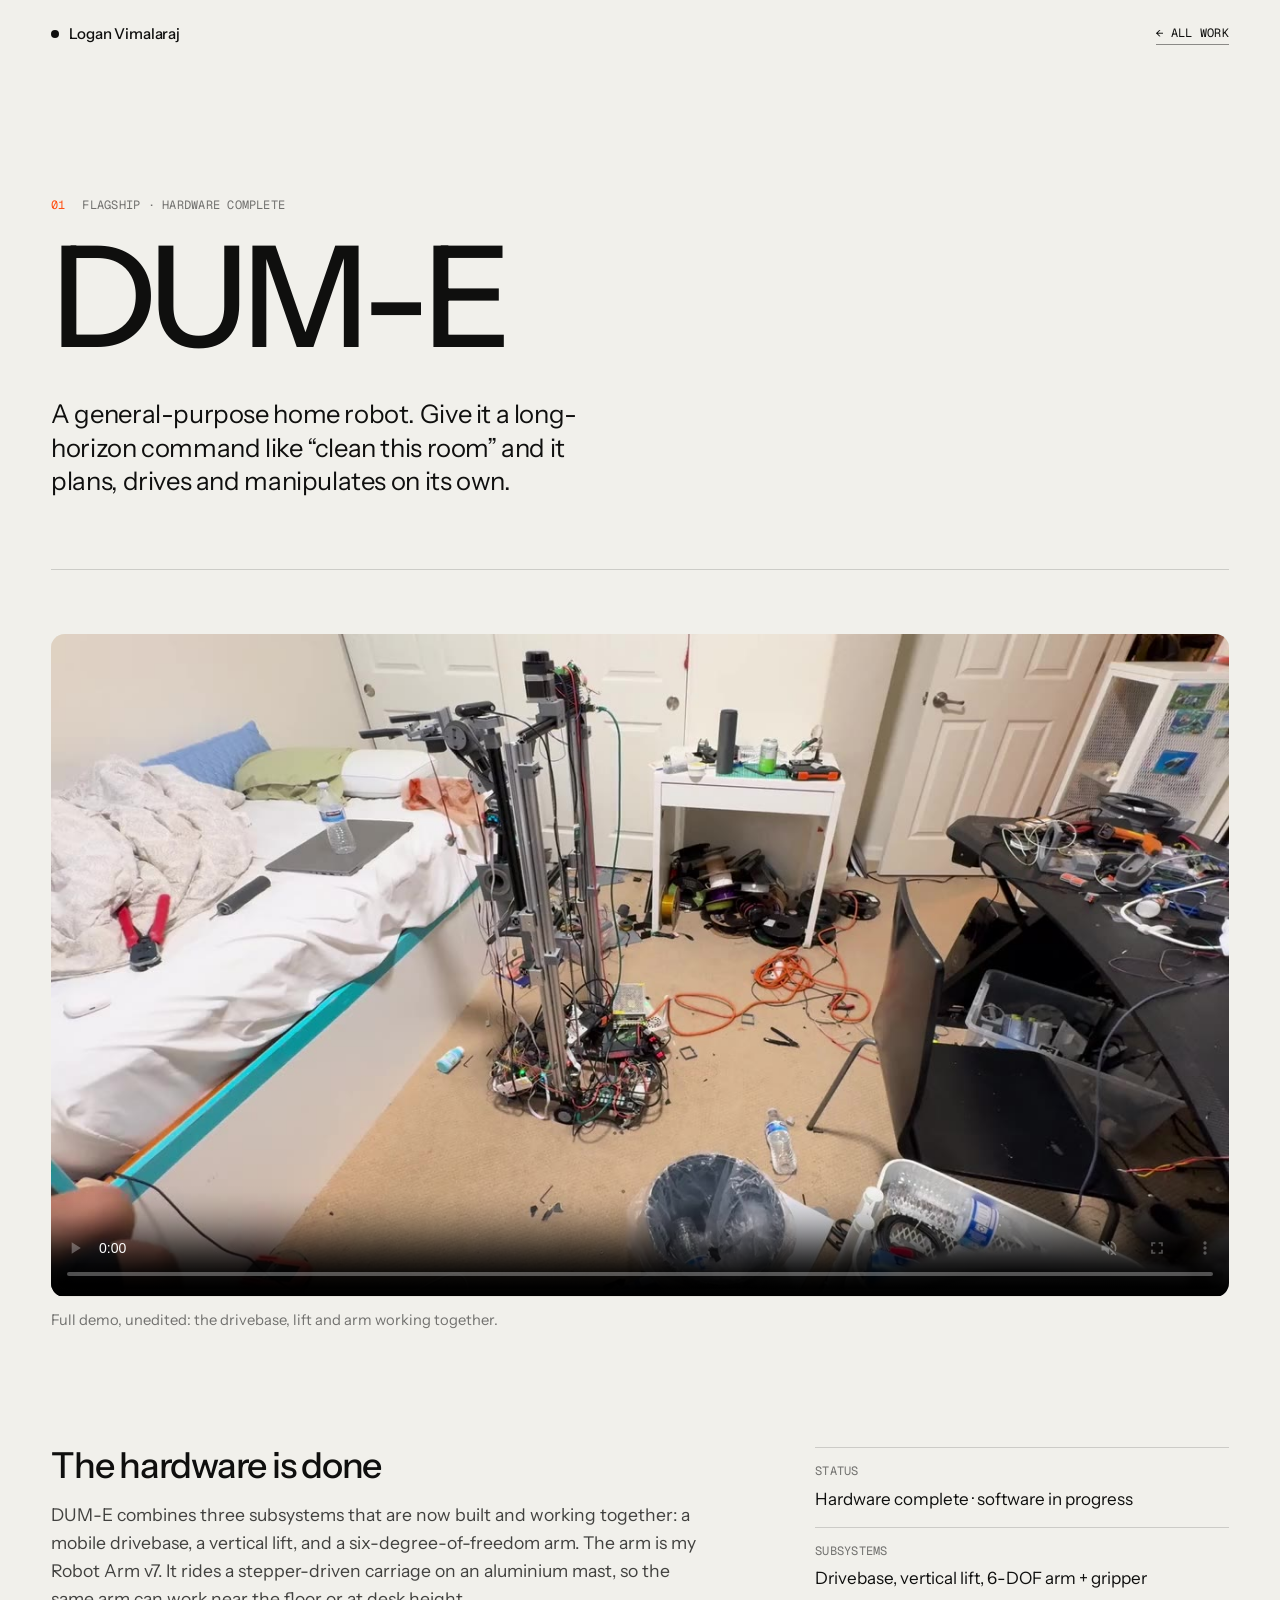
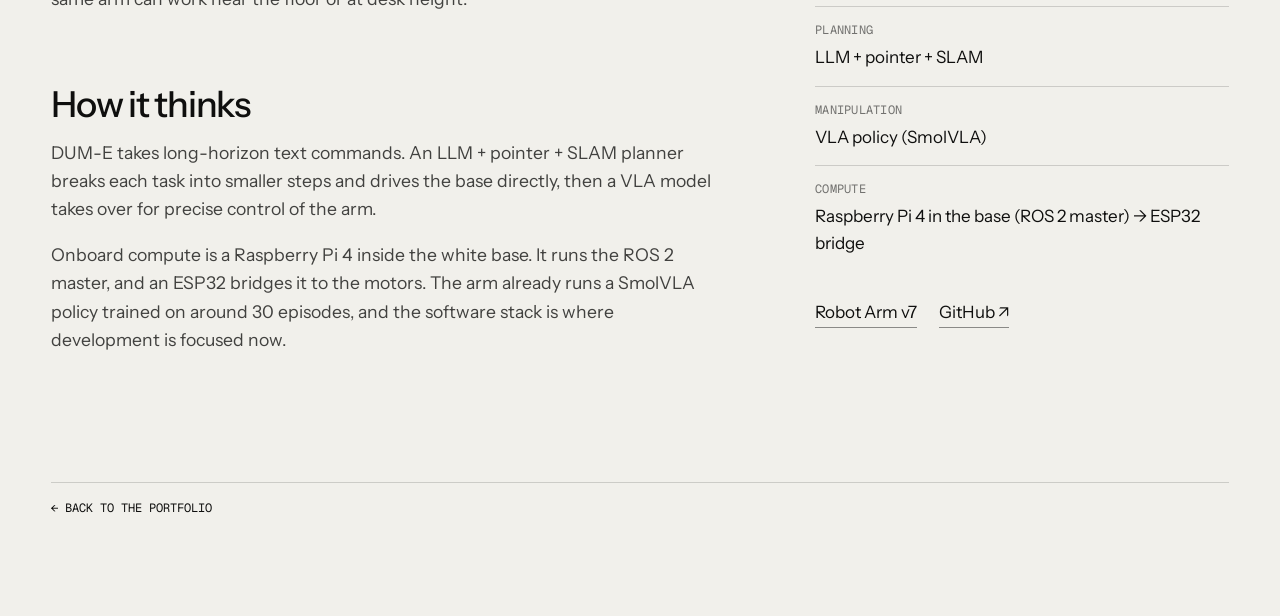
==== projects/dum-e/index.html @ 847c6265 "Redesign portfolio with new layout, animations, and DUM-E/v7 content - New paper/ink design system w" ====
<!doctype html>
<html lang="en">
  <head>
    <meta charset="UTF-8" />
    <meta name="viewport" content="width=device-width, initial-scale=1.0" />
    <meta name="description" content="DUM-E is Logan Vimalaraj's general-purpose home robot: a 6-DOF arm on a vertical lift and mobile drivebase, planned by an LLM + pointer + SLAM stack with VLA arm control." />
    <meta name="robots" content="index,follow,max-image-preview:large" />
    <link rel="canonical" href="https://loganoe.github.io/projects/dum-e/" />
    <meta name="theme-color" content="#f1f0eb" />
    <meta property="og:type" content="article" />
    <meta property="og:site_name" content="Logan Vimalaraj" />
    <meta property="og:title" content="DUM-E | Logan Vimalaraj" />
    <meta property="og:description" content="A mobile home-assistant robot with a 6-DOF arm, vertical lift and drivebase." />
    <meta property="og:url" content="https://loganoe.github.io/projects/dum-e/" />
    <meta property="og:image" content="https://loganoe.github.io/media/dume-loop.jpg" />
    <meta property="og:image:alt" content="DUM-E robot in a bedroom workshop" />
    <meta name="twitter:card" content="summary_large_image" />
    <meta name="twitter:title" content="DUM-E | Logan Vimalaraj" />
    <meta name="twitter:description" content="A mobile home-assistant robot with a 6-DOF arm, vertical lift and drivebase." />
    <meta name="twitter:image" content="https://loganoe.github.io/media/dume-loop.jpg" />
    <link rel="icon" href="/favicon.svg" type="image/svg+xml" />
    <title>DUM-E | Logan Vimalaraj</title>
    <script type="application/ld+json">
      {
        "@context": "https://schema.org",
        "@type": "WebPage",
        "@id": "https://loganoe.github.io/projects/dum-e/",
        "url": "https://loganoe.github.io/projects/dum-e/",
        "name": "DUM-E | Logan Vimalaraj",
        "description": "DUM-E is Logan Vimalaraj's general-purpose home robot: a 6-DOF arm on a vertical lift and mobile drivebase, planned by an LLM + pointer + SLAM stack with VLA arm control.",
        "isPartOf": {
          "@id": "https://loganoe.github.io/#website"
        },
        "about": {
          "@id": "https://loganoe.github.io/#person"
        },
        "author": {
          "@id": "https://loganoe.github.io/#person"
        },
        "inLanguage": "en-US"
      }
    </script>
    <link rel="preconnect" href="https://fonts.googleapis.com" />
    <link rel="preconnect" href="https://fonts.gstatic.com" crossorigin />
    <link
      href="https://fonts.googleapis.com/css2?family=Geist+Mono:wght@400;500&family=Instrument+Sans:ital,wdth,wght@0,75..100,400..700;1,75..100,400..700&family=Instrument+Serif:ital@0;1&display=swap"
      rel="stylesheet"
    />
    <link rel="stylesheet" href="/project.css" />
  </head>
  <body>
    <div class="site-shell">
      <header class="site-header">
        <a class="home" href="/" aria-label="Logan Vimalaraj, home">Logan Vimalaraj</a>
        <a class="link" href="/#projects">← All work</a>
      </header>

      <main>
        <section class="project-hero" aria-labelledby="project-title">
          <p class="project-label" data-in><span>01</span><span>Flagship · Hardware complete</span></p>
          <h1 id="project-title" data-in style="--i: 1">DUM-E</h1>
          <p class="lede" data-in style="--i: 2">A general-purpose home robot. Give it a long-horizon command like “clean this room” and it plans, drives and manipulates on its own.</p>
        </section>

        <figure class="project-media" data-in style="--i: 3">
          <div>
            <video src="/media/dume-demo.mp4" poster="/media/dume-demo.jpg" width="1280" height="720" controls muted playsinline preload="metadata" aria-label="DUM-E full demo"></video>
            <figcaption>Full demo, unedited: the drivebase, lift and arm working together.</figcaption>
          </div>
        </figure>

        <div class="project-layout">
          <article class="project-body" data-in style="--i: 4">
            <h2>The hardware is done</h2>
            <p>
              DUM-E combines three subsystems that are now built and working
              together: a mobile drivebase, a vertical lift, and a
              six-degree-of-freedom arm. The arm is my Robot Arm v7. It rides a
              stepper-driven carriage on an aluminium mast, so the same arm can
              work near the floor or at desk height.
            </p>

            <h2>How it thinks</h2>
            <p>
              DUM-E takes long-horizon text commands. An LLM + pointer + SLAM
              planner breaks each task into smaller steps and drives the base
              directly, then a VLA model takes over for precise control of the
              arm.
            </p>
            <p>
              Onboard compute is a Raspberry Pi 4 inside the white base. It
              runs the ROS&nbsp;2 master, and an ESP32 bridges it to the motors.
              The arm already runs a SmolVLA policy trained on around 30
              episodes, and the software stack is where development is focused
              now.
            </p>
          </article>

          <aside class="project-facts" data-in style="--i: 5" aria-label="At a glance">
            <dl>
              <div><dt>Status</dt><dd>Hardware complete · software in progress</dd></div>
              <div><dt>Subsystems</dt><dd>Drivebase, vertical lift, 6-DOF arm + gripper</dd></div>
              <div><dt>Planning</dt><dd>LLM + pointer + SLAM</dd></div>
              <div><dt>Manipulation</dt><dd>VLA policy (SmolVLA)</dd></div>
              <div><dt>Compute</dt><dd>Raspberry Pi 4 in the base (ROS 2 master) → ESP32 bridge</dd></div>
            </dl>
            <div class="project-links">
              <a class="link" href="/projects/robot-arm-v7/">Robot Arm v7</a>
              <a class="link" href="https://github.com/loganoe">GitHub ↗</a>
            </div>
          </aside>
        </div>

        <a class="back-link" href="/">← Back to the portfolio</a>
      </main>
    </div>
  </body>
</html>
---- project.css ----
/* Project pages: shares the paper/ink system from assets/css/site.css */

:root {
  --paper: #f1f0eb;
  --surface: #e6e4dd;
  --ink: #0f0f0e;
  --accent: #ff4f12;
  --muted: color-mix(in srgb, currentColor 56%, transparent);
  --line: color-mix(in srgb, currentColor 16%, transparent);
  --sans: "Instrument Sans", ui-sans-serif, system-ui, sans-serif;
  --serif: "Instrument Serif", ui-serif, Georgia, serif;
  --mono: "Geist Mono", ui-monospace, SFMono-Regular, Menlo, monospace;
  --gutter: clamp(16px, 4vw, 56px);
  --ease: cubic-bezier(0.22, 1, 0.36, 1);
}

*,
*::before,
*::after {
  box-sizing: border-box;
  margin: 0;
  padding: 0;
}

body {
  background: var(--paper);
  color: var(--ink);
  font-family: var(--sans);
  font-size: 17px;
  line-height: 1.6;
  -webkit-font-smoothing: antialiased;
}

img,
video {
  display: block;
  max-width: 100%;
}

a {
  color: inherit;
}

em {
  font-family: var(--serif);
  font-style: italic;
  font-weight: 400;
}

::selection {
  background: var(--accent);
  color: #fff;
}

:focus-visible {
  outline: 2px solid var(--accent);
  outline-offset: 3px;
  border-radius: 4px;
}

.mono,
.site-header,
.project-label,
.project-facts dt,
figcaption {
  font-family: var(--mono);
  font-size: 12px;
  letter-spacing: 0.02em;
  text-transform: uppercase;
}

.site-shell {
  width: min(100% - var(--gutter) * 2, 1400px);
  margin-inline: auto;
  padding-bottom: 96px;
}

.site-header {
  display: flex;
  justify-content: space-between;
  align-items: center;
  gap: 24px;
  padding-block: 22px;
}
.site-header a {
  text-decoration: none;
}
.site-header .home {
  display: inline-flex;
  align-items: center;
  gap: 10px;
  font-family: var(--sans);
  font-size: 15px;
  font-weight: 500;
  text-transform: none;
  letter-spacing: -0.01em;
}
.site-header .home::before {
  content: "";
  width: 8px;
  height: 8px;
  border-radius: 50%;
  background: currentColor;
}

.link {
  position: relative;
  text-decoration: none;
}
.link::after {
  content: "";
  position: absolute;
  left: 0;
  right: 0;
  bottom: -1px;
  height: 1px;
  background: currentColor;
  opacity: 0.45;
  transform-origin: left;
  transition:
    opacity 0.4s,
    transform 0.6s var(--ease);
}
.link:hover::after {
  opacity: 1;
  animation: underline 0.7s var(--ease) forwards;
}
@keyframes underline {
  0% {
    transform: scaleX(0);
  }
  100% {
    transform: scaleX(1);
  }
}

/* Entrance: each [data-in] rises in with a small stagger */
[data-in] {
  animation: rise 1.2s var(--ease) both;
  animation-delay: calc(var(--i, 0) * 90ms + 80ms);
}
@keyframes rise {
  from {
    opacity: 0;
    transform: translateY(24px);
  }
}

.project-hero {
  padding-top: clamp(56px, 10vw, 140px);
  padding-bottom: clamp(40px, 6vw, 72px);
  border-bottom: 1px solid var(--line);
}
.project-label {
  display: flex;
  gap: 1.4em;
  color: var(--muted);
}
.project-label span:first-child {
  color: var(--accent);
}
.project-hero h1 {
  margin-top: 20px;
  font-size: clamp(3.2rem, 11vw, 11rem);
  line-height: 0.88;
  letter-spacing: -0.055em;
  font-weight: 500;
}
.project-hero h1 em {
  letter-spacing: -0.02em;
}
.lede {
  margin-top: clamp(24px, 3vw, 40px);
  max-width: 34ch;
  font-size: clamp(1.25rem, 2vw, 1.75rem);
  line-height: 1.3;
  letter-spacing: -0.015em;
}

.project-media {
  margin-top: clamp(32px, 5vw, 64px);
  display: grid;
  gap: clamp(16px, 2vw, 28px);
}
.project-media.two {
  grid-template-columns: minmax(0, 2.1fr) minmax(0, 1fr);
  align-items: start;
}
.project-media video,
.project-media img {
  width: 100%;
  height: auto;
  border-radius: 14px;
  background: var(--surface);
}
figcaption {
  margin-top: 12px;
  color: var(--muted);
  text-transform: none;
  font-family: var(--sans);
  font-size: 0.92rem;
  letter-spacing: 0;
}

.project-layout {
  display: grid;
  grid-template-columns: minmax(0, 1.6fr) minmax(260px, 1fr);
  gap: clamp(40px, 8vw, 140px);
  margin-top: clamp(64px, 9vw, 120px);
  align-items: start;
}
.project-body h2 {
  font-size: clamp(1.7rem, 2.8vw, 2.5rem);
  line-height: 1.05;
  letter-spacing: -0.035em;
  font-weight: 500;
  margin-bottom: 16px;
}
.project-body h2:not(:first-child) {
  margin-top: clamp(48px, 6vw, 72px);
}
.project-body p {
  max-width: 60ch;
  color: color-mix(in srgb, currentColor 78%, transparent);
  font-size: 1.1rem;
}
.project-body p + p {
  margin-top: 1em;
}

.project-facts {
  position: sticky;
  top: 32px;
}
.project-facts dl > div {
  display: grid;
  gap: 4px;
  padding-block: 14px;
  border-top: 1px solid var(--line);
}
.project-facts dt {
  color: var(--muted);
}
.project-links {
  display: flex;
  flex-wrap: wrap;
  gap: 10px 22px;
  margin-top: 28px;
}

.back-link {
  display: inline-flex;
  margin-top: clamp(72px, 10vw, 140px);
  padding-top: 16px;
  border-top: 1px solid var(--line);
  width: 100%;
  font-family: var(--mono);
  font-size: 12px;
  text-transform: uppercase;
  text-decoration: none;
  transition: color 0.4s;
}
.back-link:hover {
  color: var(--accent);
}

@media (max-width: 820px) {
  .project-layout,
  .project-media.two {
    grid-template-columns: 1fr;
  }
  .project-facts {
    position: static;
  }
}

@media (prefers-reduced-motion: reduce) {
  [data-in] {
    animation: none;
  }
}
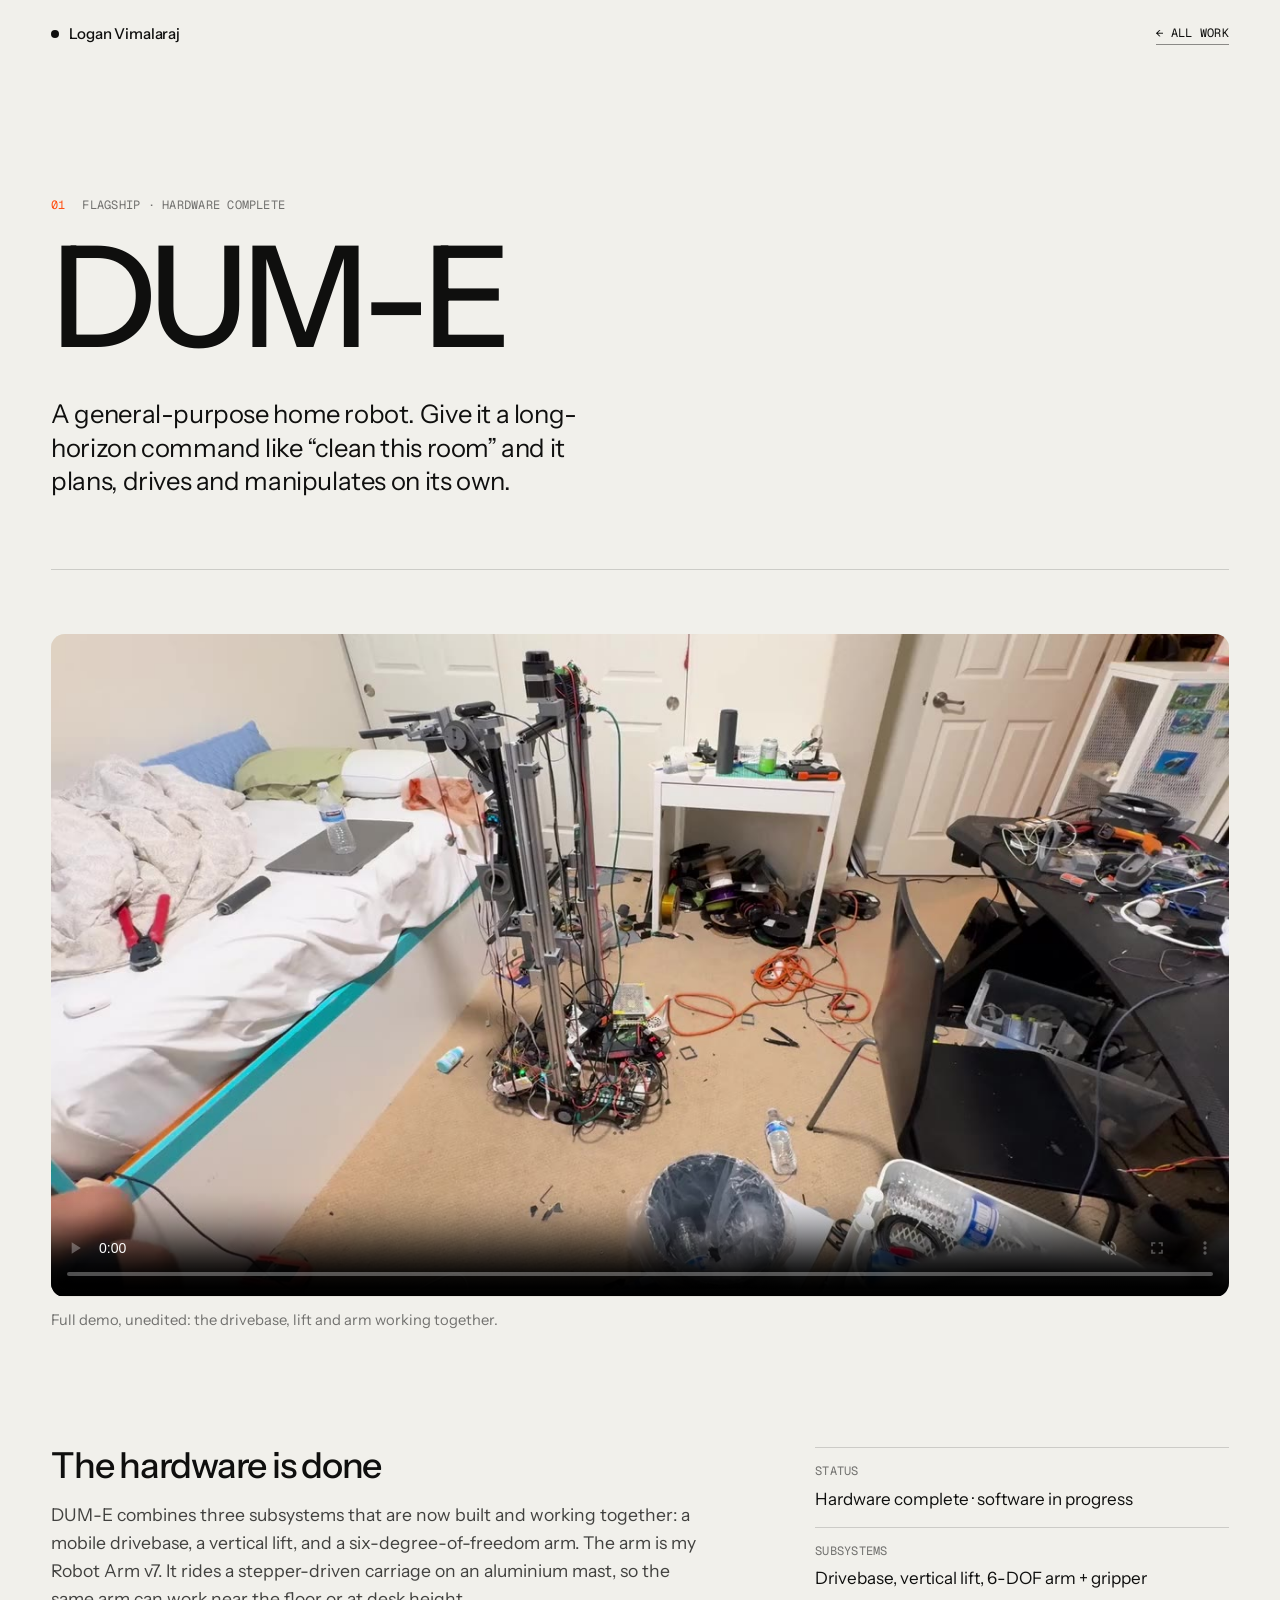
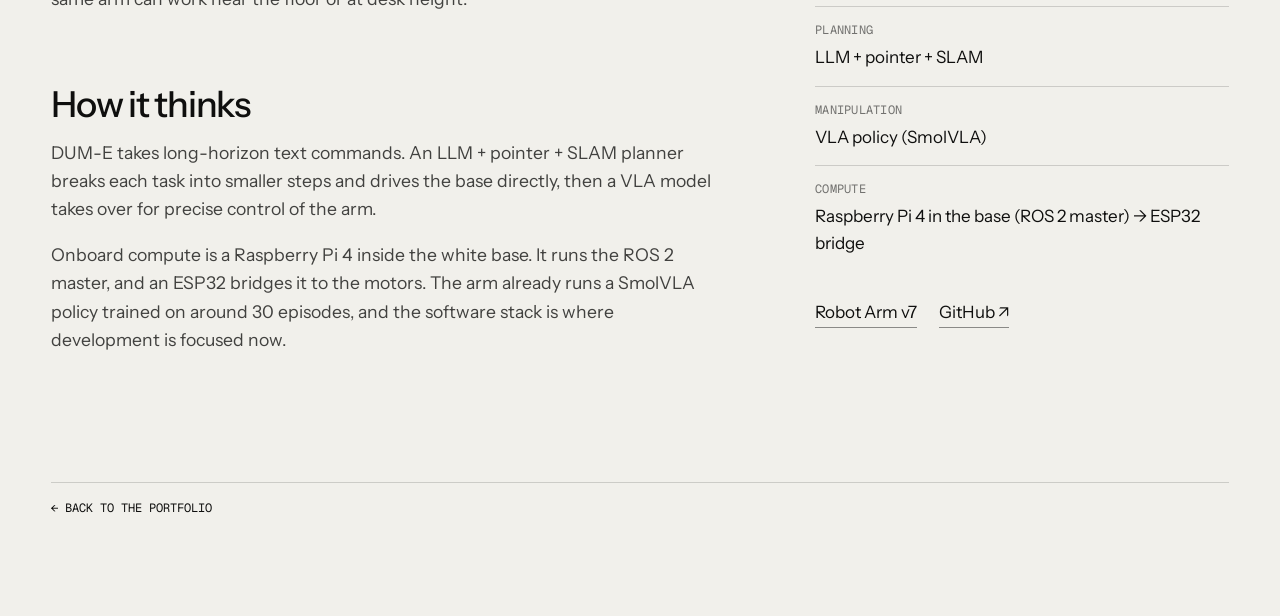
==== commit ca589c87: "Replace link preview image with plain name card Beige 1200x630 card with the name centered, used by " ====
--- a/projects/dum-e/index.html
+++ b/projects/dum-e/index.html
@@ -12,12 +12,14 @@
     <meta property="og:title" content="DUM-E | Logan Vimalaraj" />
     <meta property="og:description" content="A mobile home-assistant robot with a 6-DOF arm, vertical lift and drivebase." />
     <meta property="og:url" content="https://loganoe.github.io/projects/dum-e/" />
-    <meta property="og:image" content="https://loganoe.github.io/media/dume-loop.jpg" />
-    <meta property="og:image:alt" content="DUM-E robot in a bedroom workshop" />
+    <meta property="og:image" content="https://loganoe.github.io/og-card.jpg" />
+    <meta property="og:image:width" content="1200" />
+    <meta property="og:image:height" content="630" />
+    <meta property="og:image:alt" content="Logan Vimalaraj" />
     <meta name="twitter:card" content="summary_large_image" />
     <meta name="twitter:title" content="DUM-E | Logan Vimalaraj" />
     <meta name="twitter:description" content="A mobile home-assistant robot with a 6-DOF arm, vertical lift and drivebase." />
-    <meta name="twitter:image" content="https://loganoe.github.io/media/dume-loop.jpg" />
+    <meta name="twitter:image" content="https://loganoe.github.io/og-card.jpg" />
     <link rel="icon" href="/favicon.svg" type="image/svg+xml" />
     <title>DUM-E | Logan Vimalaraj</title>
     <script type="application/ld+json">
